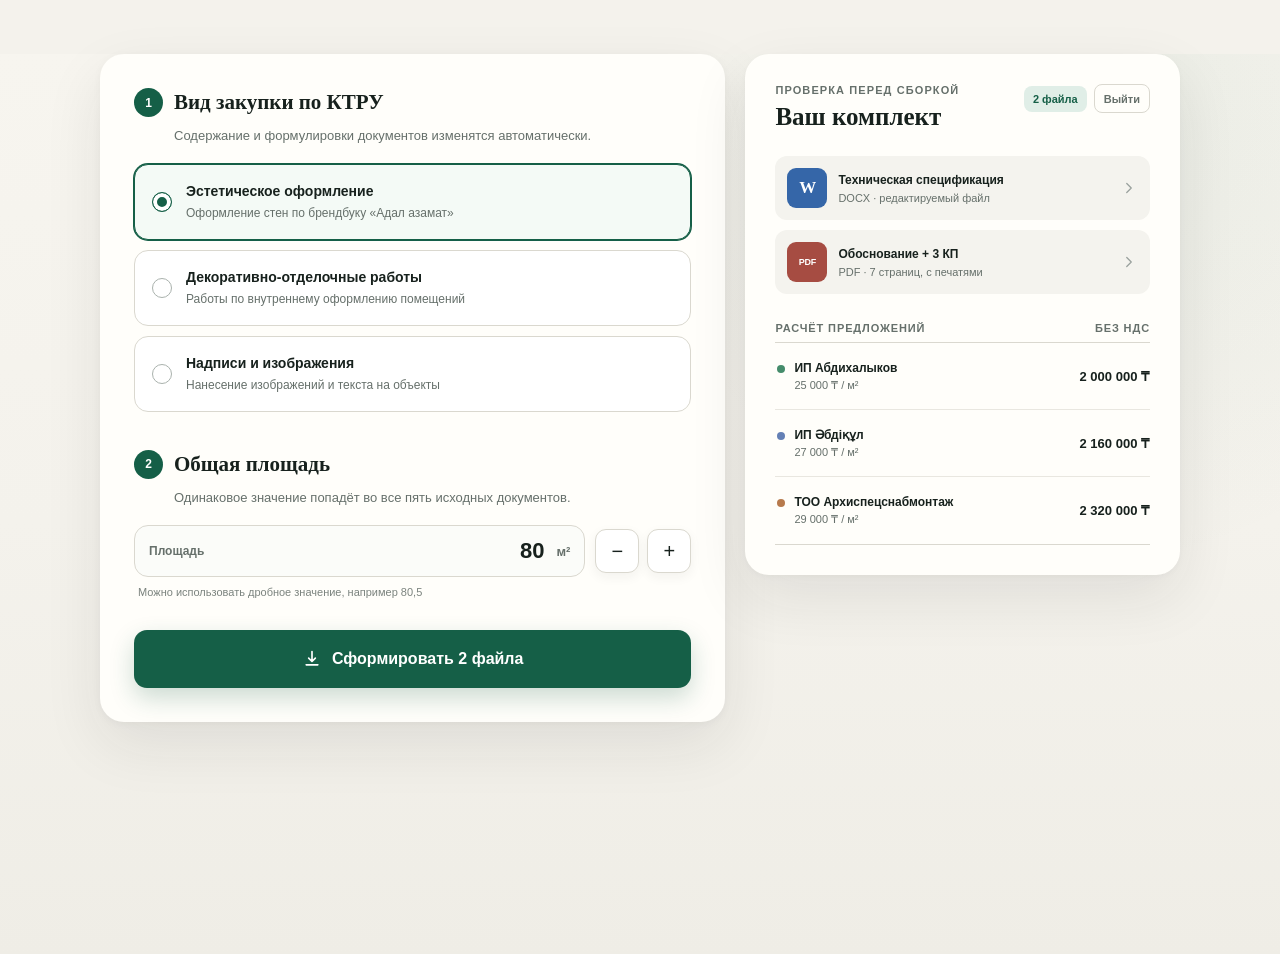
==== static/index.html @ c51da948 "Initial Qūjat document generator" ====
<!doctype html>
<html lang="ru">
<head>
  <meta charset="utf-8">
  <meta name="viewport" content="width=device-width, initial-scale=1">
  <meta name="description" content="Генератор технических спецификаций и коммерческих предложений">
  <title>Qūjat — генератор документов</title>
  <link rel="icon" href="data:image/svg+xml,<svg xmlns='http://www.w3.org/2000/svg' viewBox='0 0 64 64'><rect width='64' height='64' rx='16' fill='%23155f47'/><text x='32' y='44' text-anchor='middle' font-size='38' fill='white'>Q</text></svg>">
  <link rel="stylesheet" href="/static/styles.css">
</head>
<body>
  <a class="skip-link" href="#main">Перейти к форме</a>
  <main id="main" class="page-shell">
    <h1 class="sr-only">Генератор документов</h1>

    <div class="workspace">
      <form id="generator-form" class="form-card" novalidate>
        <fieldset class="field-group">
          <legend><span>1</span> Вид закупки по КТРУ</legend>
          <p class="field-hint">Содержание и формулировки документов изменятся автоматически.</p>
          <div class="option-list">
            <label class="option-card">
              <input type="radio" name="ktru" value="aesthetic" checked>
              <span class="option-check" aria-hidden="true"></span>
              <span class="option-copy">
                <strong>Эстетическое оформление</strong>
                <small>Оформление стен по брендбуку «Адал азамат»</small>
              </span>
            </label>
            <label class="option-card">
              <input type="radio" name="ktru" value="finishing">
              <span class="option-check" aria-hidden="true"></span>
              <span class="option-copy">
                <strong>Декоративно-отделочные работы</strong>
                <small>Работы по внутреннему оформлению помещений</small>
              </span>
            </label>
            <label class="option-card">
              <input type="radio" name="ktru" value="graphics">
              <span class="option-check" aria-hidden="true"></span>
              <span class="option-copy">
                <strong>Надписи и изображения</strong>
                <small>Нанесение изображений и текста на объекты</small>
              </span>
            </label>
          </div>
        </fieldset>

        <fieldset class="field-group area-group">
          <legend><span>2</span> Общая площадь</legend>
          <p class="field-hint">Одинаковое значение попадёт во все пять исходных документов.</p>
          <div class="area-control">
            <label class="area-input-frame" for="area">
              <span class="area-input-label">Площадь</span>
              <input id="area" name="area" type="text" inputmode="decimal" value="80" autocomplete="off" aria-describedby="area-help area-error">
              <span class="area-unit" aria-hidden="true">м²</span>
            </label>
            <div class="area-stepper" role="group" aria-label="Изменить площадь">
              <button type="button" id="decrease" aria-label="Уменьшить площадь на один квадратный метр">−</button>
              <button type="button" id="increase" aria-label="Увеличить площадь на один квадратный метр">+</button>
            </div>
          </div>
          <p id="area-help" class="micro-hint">Можно использовать дробное значение, например 80,5</p>
          <p id="area-error" class="field-error" hidden></p>
        </fieldset>

        <button class="generate-button" type="submit">
          <span class="button-label">
            <svg viewBox="0 0 24 24" aria-hidden="true"><path d="M12 3v12m0 0 4-4m-4 4-4-4"/><path d="M5 19h14"/></svg>
            Сформировать 2 файла
          </span>
          <span class="button-loading" aria-hidden="true"><span></span> Собираем документы…</span>
        </button>
      </form>

      <aside class="summary-card" aria-labelledby="summary-title">
        <div class="summary-heading">
          <div>
            <span class="summary-kicker">Проверка перед сборкой</span>
            <h2 id="summary-title">Ваш комплект</h2>
          </div>
          <div class="summary-actions">
            <span class="file-count">2 файла</span>
            <form action="/logout" method="post">
              <button class="logout-button" type="submit">Выйти</button>
            </form>
          </div>
        </div>

        <div class="document-list">
          <div class="document-row">
            <span class="file-icon docx" aria-hidden="true">W</span>
            <span><strong>Техническая спецификация</strong><small>DOCX · редактируемый файл</small></span>
            <svg viewBox="0 0 24 24" aria-hidden="true"><path d="m9 18 6-6-6-6"/></svg>
          </div>
          <div class="document-row">
            <span class="file-icon pdf" aria-hidden="true">PDF</span>
            <span><strong>Обоснование + 3 КП</strong><small>PDF · 7 страниц, с печатями</small></span>
            <svg viewBox="0 0 24 24" aria-hidden="true"><path d="m9 18 6-6-6-6"/></svg>
          </div>
        </div>

        <div class="price-section">
          <div class="section-label"><span>Расчёт предложений</span><span>Без НДС</span></div>
          <div class="price-table" role="table" aria-label="Расчёт коммерческих предложений">
            <div class="price-row" role="row">
              <span role="cell"><i class="vendor-dot dot-one" aria-hidden="true"></i>ИП Абдихалыков<small>25 000 ₸ / м²</small></span>
              <strong id="total-1" role="cell">2 000 000 ₸</strong>
            </div>
            <div class="price-row" role="row">
              <span role="cell"><i class="vendor-dot dot-two" aria-hidden="true"></i>ИП Әбдіқұл<small>27 000 ₸ / м²</small></span>
              <strong id="total-2" role="cell">2 160 000 ₸</strong>
            </div>
            <div class="price-row" role="row">
              <span role="cell"><i class="vendor-dot dot-three" aria-hidden="true"></i>ТОО Архиспецснабмонтаж<small>29 000 ₸ / м²</small></span>
              <strong id="total-3" role="cell">2 320 000 ₸</strong>
            </div>
          </div>
        </div>

        <div id="result" class="result-panel" role="status" aria-live="polite" hidden>
          <div class="result-title">
            <span aria-hidden="true">✓</span>
            <div><strong>Готово — 2 файла</strong><small id="result-meta"></small></div>
          </div>
          <div id="download-list" class="download-list"></div>
        </div>
      </aside>
    </div>
  </main>
  <script src="/static/app.js" defer></script>
</body>
</html>
---- static/styles.css ----
:root {
  color-scheme: light;
  --ink: #17211d;
  --muted: #66706b;
  --paper: #f4f2ec;
  --surface: #fffefa;
  --surface-soft: #ebe9e1;
  --line: #dad8cf;
  --green: #155f47;
  --green-dark: #0c4935;
  --green-soft: #e0eee7;
  --red: #a33d35;
  --red-soft: #f8e7e4;
  --blue: #3566a8;
  --shadow: 0 22px 60px rgba(29, 38, 33, 0.09), 0 2px 8px rgba(29, 38, 33, 0.04);
}

* { box-sizing: border-box; }

html { min-width: 320px; background: var(--paper); }

body {
  margin: 0;
  min-height: 100vh;
  color: var(--ink);
  background:
    radial-gradient(circle at 84% 8%, rgba(58, 117, 88, .075), transparent 28rem),
    linear-gradient(180deg, #f7f5ef 0, var(--paper) 52%, #efede6 100%);
  font-family: Inter, -apple-system, BlinkMacSystemFont, "Segoe UI", sans-serif;
  -webkit-font-smoothing: antialiased;
  -moz-osx-font-smoothing: grayscale;
}

button, input { font: inherit; }
button { color: inherit; }

.skip-link {
  position: fixed;
  inset-block-start: 8px;
  inset-inline-start: 8px;
  z-index: 99;
  padding: 10px 14px;
  color: white;
  background: var(--green-dark);
  border-radius: 8px;
  transform: translateY(-160%);
}
.skip-link:focus { transform: translateY(0); }

.page-shell { width: min(1080px, calc(100% - 48px)); margin: clamp(28px, 6vh, 64px) auto 48px; }

.workspace { display: grid; grid-template-columns: minmax(0, 1.18fr) minmax(350px, .82fr); gap: 20px; align-items: start; }
.form-card, .summary-card { border-radius: 24px; background: var(--surface); box-shadow: var(--shadow); }
.form-card { padding: 34px; }
.summary-card { padding: 30px; position: sticky; inset-block-start: 20px; }

fieldset { min-width: 0; margin: 0; padding: 0; border: 0; }
.field-group + .field-group { margin-top: 38px; }
.field-group legend { display: flex; align-items: center; gap: 11px; padding: 0; font-family: Georgia, serif; font-size: 21px; font-weight: 700; }
.field-group legend > span { width: 29px; height: 29px; display: grid; place-items: center; border-radius: 99px; color: white; background: var(--green); font-family: Inter, sans-serif; font-size: 12px; }
.field-hint { margin: 9px 0 18px 40px; color: var(--muted); font-size: 13px; line-height: 1.5; }

.option-list { display: grid; gap: 10px; }
.option-card {
  position: relative;
  min-height: 76px;
  padding: 16px 17px;
  display: grid;
  grid-template-columns: 20px minmax(0, 1fr);
  gap: 14px;
  align-items: center;
  border: 1px solid var(--line);
  border-radius: 14px;
  cursor: pointer;
  background: #fff;
  transition-property: border-color, background-color, box-shadow, transform;
  transition-duration: 140ms;
  transition-timing-function: ease-out;
}
.option-card:hover { border-color: #aeb8b2; background: #fdfdf9; }
.option-card:active { transform: scale(.99); }
.option-card:has(input:checked) { border-color: var(--green); background: #f4faf6; box-shadow: 0 0 0 1px var(--green); }
.option-card input { position: absolute; opacity: 0; pointer-events: none; }
.option-check { width: 20px; height: 20px; border: 1.5px solid #aab2ad; border-radius: 99px; background: white; box-shadow: inset 0 0 0 4px white; }
.option-card:has(input:checked) .option-check { border-color: var(--green); background: var(--green); }
.option-card:has(input:focus-visible) { outline: 3px solid rgba(21,95,71,.28); outline-offset: 3px; }
.option-copy { min-width: 0; }
.option-copy strong, .option-copy small { display: block; }
.option-copy strong { font-size: 14px; line-height: 1.35; }
.option-copy small { margin-top: 4px; color: var(--muted); font-size: 12px; line-height: 1.35; }
.area-control {
  display: grid;
  grid-template-columns: minmax(0, 1fr) auto;
  gap: 10px;
  align-items: center;
}
.area-input-frame {
  min-width: 0;
  min-height: 52px;
  padding: 6px 14px;
  display: grid;
  grid-template-columns: auto minmax(64px, 1fr) auto;
  align-items: center;
  gap: 12px;
  border: 1px solid var(--line);
  border-radius: 14px;
  background: #fbfcf9;
  cursor: text;
  transition-property: border-color, box-shadow, background-color;
  transition-duration: 140ms;
}
.area-input-frame:hover { border-color: #bec5c0; background: white; }
.area-input-frame:focus-within { border-color: var(--green); background: white; box-shadow: 0 0 0 3px rgba(21,95,71,.13); }
.area-input-label { color: var(--muted); font-size: 12px; font-weight: 700; line-height: 1; }
.area-control input { width: 100%; min-width: 0; padding: 0; border: 0; outline: 0; color: var(--ink); background: transparent; font-size: 22px; font-weight: 750; line-height: 1; text-align: right; font-variant-numeric: tabular-nums; }
.area-unit { color: var(--muted); font-size: 13px; font-weight: 750; }
.area-stepper { display: flex; gap: 8px; }
.area-stepper button { width: 44px; height: 44px; padding: 0; border: 1px solid var(--line); border-radius: 11px; background: white; box-shadow: 0 4px 12px rgba(29,38,33,.055); cursor: pointer; font-size: 20px; line-height: 1; transition-property: border-color, background-color, color, transform, box-shadow; transition-duration: 120ms; }
.area-stepper button:hover { border-color: #aebbb4; color: var(--green-dark); background: #f6faf7; box-shadow: 0 6px 14px rgba(29,38,33,.08); }
.area-stepper button:active { transform: scale(.96); }
.micro-hint { margin: 9px 0 0 4px; color: #7b837e; font-size: 11px; }
.field-error { margin: 9px 0 0 4px; color: var(--red); font-size: 12px; font-weight: 650; }
.area-control:has(input[aria-invalid="true"]) .area-input-frame { border-color: var(--red); box-shadow: 0 0 0 3px rgba(163,61,53,.1); }

.generate-button {
  width: 100%; min-height: 58px; margin-top: 32px; padding: 15px 20px; border: 0; border-radius: 13px; color: white; background: var(--green); box-shadow: 0 10px 24px rgba(21,95,71,.22); cursor: pointer; font-weight: 750;
  transition-property: background-color, transform, box-shadow; transition-duration: 140ms; transition-timing-function: ease-out;
}
.generate-button:hover { background: var(--green-dark); box-shadow: 0 13px 28px rgba(21,95,71,.26); }
.generate-button:active { transform: scale(.96); }
.generate-button:disabled { cursor: wait; opacity: .84; }
.button-label, .button-loading { align-items: center; justify-content: center; gap: 10px; }
.button-label { display: flex; }
.button-loading { display: none; }
.generate-button.is-loading .button-label { display: none; }
.generate-button.is-loading .button-loading { display: flex; }
.button-label svg { width: 20px; height: 20px; fill: none; stroke: currentColor; stroke-width: 2; stroke-linecap: round; stroke-linejoin: round; }
.button-loading > span { width: 18px; height: 18px; border: 2px solid rgba(255,255,255,.4); border-top-color: white; border-radius: 99px; animation: spin .8s linear infinite; }

.summary-heading { display: flex; justify-content: space-between; align-items: start; gap: 16px; }
.summary-kicker { display: block; margin-bottom: 7px; color: var(--muted); font-size: 11px; font-weight: 800; letter-spacing: .1em; text-transform: uppercase; }
.summary-heading h2 { margin: 0; font-family: Georgia, serif; font-size: 25px; }
.file-count { flex: none; padding: 7px 9px; border-radius: 8px; color: var(--green); background: var(--green-soft); font-size: 11px; font-weight: 800; }
.summary-actions { display: flex; align-items: center; gap: 7px; }
.summary-actions form { margin: 0; }
.logout-button { min-height: 29px; padding: 5px 9px; border: 1px solid var(--line); border-radius: 8px; color: var(--muted); background: transparent; cursor: pointer; font-size: 11px; font-weight: 700; }
.logout-button:hover { border-color: #b7beb9; color: var(--ink); background: #f6f5f0; }

.document-list { margin-top: 25px; display: grid; gap: 10px; }
.document-row { min-height: 64px; padding: 11px 12px; display: grid; grid-template-columns: 40px minmax(0,1fr) 18px; gap: 11px; align-items: center; border-radius: 12px; background: #f4f3ee; }
.file-icon { width: 40px; height: 40px; display: grid; place-items: center; border-radius: 9px; color: white; font-size: 11px; font-weight: 900; letter-spacing: -.03em; }
.file-icon.docx { background: var(--blue); font-family: Georgia, serif; font-size: 17px; }
.file-icon.pdf { background: #a64c42; font-size: 9px; }
.document-row strong, .document-row small { display: block; }
.document-row strong { font-size: 12px; line-height: 1.35; }
.document-row small { margin-top: 3px; color: var(--muted); font-size: 11px; }
.document-row > svg { width: 18px; height: 18px; fill: none; stroke: #9aa19d; stroke-width: 1.7; stroke-linecap: round; stroke-linejoin: round; }

.price-section { margin-top: 28px; }
.section-label { display: flex; justify-content: space-between; margin-bottom: 8px; color: var(--muted); font-size: 11px; font-weight: 800; letter-spacing: .08em; text-transform: uppercase; }
.price-table { border-block: 1px solid var(--line); }
.price-row { min-height: 67px; padding: 13px 1px; display: flex; align-items: center; justify-content: space-between; gap: 16px; border-bottom: 1px solid #e9e7e0; }
.price-row:last-child { border-bottom: 0; }
.price-row > span { position: relative; padding-inline-start: 18px; min-width: 0; font-size: 12px; font-weight: 700; overflow-wrap: break-word; }
.price-row small { display: block; margin-top: 4px; color: var(--muted); font-size: 11px; font-weight: 500; }
.price-row > strong { flex: none; font-size: 13px; font-variant-numeric: tabular-nums; }
.vendor-dot { position: absolute; inset-block-start: 4px; inset-inline-start: 1px; width: 8px; height: 8px; border-radius: 99px; }
.dot-one { background: #458c6b; }.dot-two { background: #6480b5; }.dot-three { background: #b77a4c; }

.result-panel { margin-top: 18px; padding: 15px; border-radius: 13px; background: #e8f2eb; box-shadow: inset 0 0 0 1px rgba(21,95,71,.14); }
.result-title { display: flex; gap: 10px; align-items: center; }
.result-title > span { width: 27px; height: 27px; display: grid; place-items: center; border-radius: 99px; color: white; background: var(--green); font-size: 13px; }
.result-title strong, .result-title small { display: block; }
.result-title strong { font-size: 12px; }
.result-title small { margin-top: 2px; color: var(--muted); font-size: 11px; }
.download-list { margin-top: 12px; display: grid; gap: 8px; }
.download-link { min-height: 44px; padding: 9px 11px; display: flex; align-items: center; justify-content: space-between; gap: 10px; border: 1px solid #bfd8c9; border-radius: 9px; color: var(--green-dark); background: rgba(255,255,255,.74); text-decoration: none; font-size: 10px; font-weight: 750; }
.download-link:hover { background: white; }
.download-link em { flex: none; padding: 4px 6px; border-radius: 5px; color: white; background: var(--green); font-size: 10px; font-style: normal; letter-spacing: .05em; }

.sr-only { position: absolute; width: 1px; height: 1px; padding: 0; margin: -1px; overflow: hidden; clip: rect(0,0,0,0); white-space: nowrap; border: 0; }
:focus-visible { outline: 3px solid rgba(21,95,71,.35); outline-offset: 3px; }

@keyframes spin { to { transform: rotate(360deg); } }

@media (max-width: 880px) {
  .workspace { grid-template-columns: 1fr; }
  .summary-card { position: static; }
}

@media (max-width: 560px) {
  .page-shell { width: min(100% - 28px, 1080px); margin-block: 14px 32px; }
  .form-card, .summary-card { border-radius: 19px; }
  .form-card { padding: 23px 18px; }
  .summary-card { padding: 23px 18px; }
  .field-hint { margin-inline-start: 0; }
  .area-control { gap: 8px; }
  .area-input-frame { padding-inline: 12px; gap: 8px; }
  .area-stepper { gap: 6px; }
  .area-stepper button { width: 44px; height: 44px; }
}

.login-page { display: grid; place-items: center; padding: 24px; }
.login-shell { width: min(100%, 390px); }
.login-card { padding: 34px; border-radius: 24px; background: var(--surface); box-shadow: var(--shadow); }
.login-kicker { color: var(--green); font-size: 11px; font-weight: 850; letter-spacing: .1em; text-transform: uppercase; }
.login-card h1 { margin: 10px 0 0; font-family: Georgia, serif; font-size: 34px; line-height: 1.05; }
.login-intro { margin: 11px 0 24px; color: var(--muted); font-size: 13px; line-height: 1.5; }
.login-form { display: grid; gap: 15px; }
.login-field { display: grid; gap: 7px; }
.login-field span { font-size: 12px; font-weight: 750; }
.login-field input { width: 100%; min-height: 46px; padding: 10px 12px; border: 1px solid var(--line); border-radius: 11px; color: var(--ink); background: white; font-size: 16px; outline: 0; }
.login-field input:hover { border-color: #b7beb9; }
.login-field input:focus { border-color: var(--green); box-shadow: 0 0 0 3px rgba(21,95,71,.13); }
.login-error { margin: -2px 0 0; padding: 10px 12px; border-radius: 9px; color: var(--red); background: var(--red-soft); font-size: 12px; line-height: 1.4; }
.login-button { min-height: 48px; margin-top: 2px; padding: 12px 18px; border: 0; border-radius: 11px; color: white; background: var(--green); cursor: pointer; font-weight: 750; box-shadow: 0 8px 20px rgba(21,95,71,.2); }
.login-button:hover { background: var(--green-dark); }
.login-button:active { transform: scale(.98); }

@media (max-width: 430px) {
  .login-page { padding: 16px; }
  .login-card { padding: 26px 22px; border-radius: 19px; }
}

@media (prefers-reduced-motion: reduce) {
  *, *::before, *::after { scroll-behavior: auto !important; animation-duration: .01ms !important; animation-iteration-count: 1 !important; transition-duration: .01ms !important; }
}

@media (forced-colors: active) {
  .option-check, .option-card:has(input:checked), .area-control { border: 2px solid CanvasText; }
  :focus-visible { outline: 3px solid Highlight; }
}
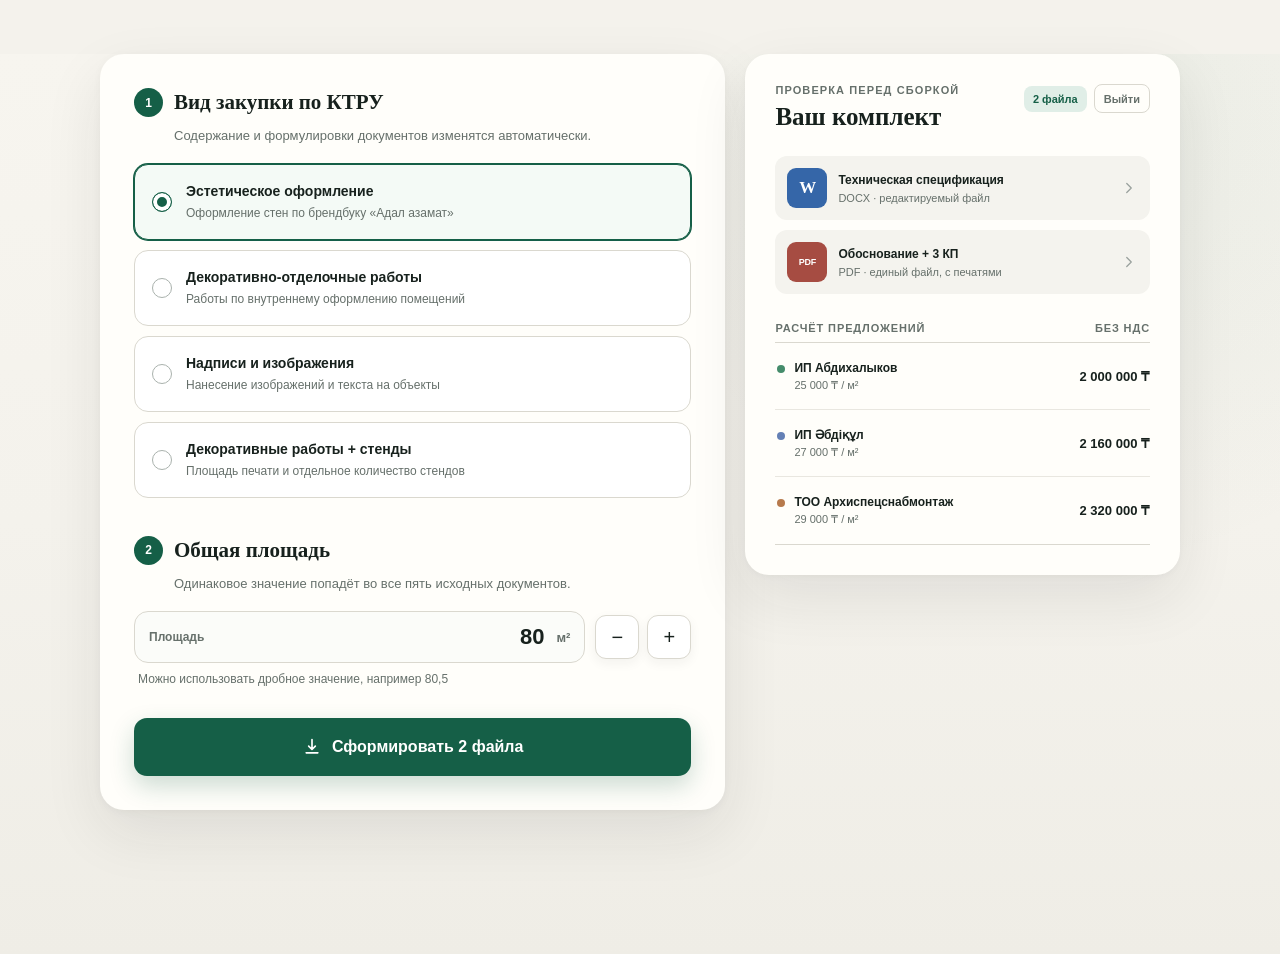
==== commit 4a067a26: "Add combined decor and stands document set" ====
--- a/static/index.html
+++ b/static/index.html
@@ -43,6 +43,14 @@
                 <small>Нанесение изображений и текста на объекты</small>
               </span>
             </label>
+            <label class="option-card">
+              <input type="radio" name="ktru" value="combined">
+              <span class="option-check" aria-hidden="true"></span>
+              <span class="option-copy">
+                <strong>Декоративные работы + стенды</strong>
+                <small>Площадь печати и отдельное количество стендов</small>
+              </span>
+            </label>
           </div>
         </fieldset>
 
@@ -62,6 +70,35 @@
           </div>
           <p id="area-help" class="micro-hint">Можно использовать дробное значение, например 80,5</p>
           <p id="area-error" class="field-error" hidden></p>
+
+          <div id="stand-fields" class="stand-fields" hidden>
+            <div class="stand-heading">
+              <strong>Стенды</strong>
+              <span>Укажите количество и цену каждого поставщика.</span>
+            </div>
+
+            <label class="count-input-frame" for="stand-count">
+              <span>Количество</span>
+              <input id="stand-count" name="standCount" type="text" inputmode="numeric" value="1" autocomplete="off" aria-describedby="stand-error">
+              <em>шт.</em>
+            </label>
+
+            <div class="stand-price-grid" aria-label="Цены за один стенд">
+              <label class="stand-price-field">
+                <span>Best Production</span>
+                <span class="stand-price-input"><input id="stand-price-best" name="standPriceBest" type="text" inputmode="decimal" autocomplete="off" placeholder="Цена"><em>₸ / шт.</em></span>
+              </label>
+              <label class="stand-price-field">
+                <span>ИП Нәлібай</span>
+                <span class="stand-price-input"><input id="stand-price-nalibai" name="standPriceNalibai" type="text" inputmode="decimal" autocomplete="off" placeholder="Цена"><em>₸ / шт.</em></span>
+              </label>
+              <label class="stand-price-field">
+                <span>ТОО Архи</span>
+                <span class="stand-price-input"><input id="stand-price-archi" name="standPriceArchi" type="text" inputmode="decimal" autocomplete="off" placeholder="Цена"><em>₸ / шт.</em></span>
+              </label>
+            </div>
+            <p id="stand-error" class="field-error" hidden></p>
+          </div>
         </fieldset>
 
         <button class="generate-button" type="submit">
@@ -95,7 +132,7 @@
           </div>
           <div class="document-row">
             <span class="file-icon pdf" aria-hidden="true">PDF</span>
-            <span><strong>Обоснование + 3 КП</strong><small>PDF · 7 страниц, с печатями</small></span>
+            <span><strong>Обоснование + 3 КП</strong><small>PDF · единый файл, с печатями</small></span>
             <svg viewBox="0 0 24 24" aria-hidden="true"><path d="m9 18 6-6-6-6"/></svg>
           </div>
         </div>
@@ -104,15 +141,15 @@
           <div class="section-label"><span>Расчёт предложений</span><span>Без НДС</span></div>
           <div class="price-table" role="table" aria-label="Расчёт коммерческих предложений">
             <div class="price-row" role="row">
-              <span role="cell"><i class="vendor-dot dot-one" aria-hidden="true"></i>ИП Абдихалыков<small>25 000 ₸ / м²</small></span>
+              <span role="cell"><i class="vendor-dot dot-one" aria-hidden="true"></i><b id="vendor-1">ИП Абдихалыков</b><small id="rate-1">25 000 ₸ / м²</small></span>
               <strong id="total-1" role="cell">2 000 000 ₸</strong>
             </div>
             <div class="price-row" role="row">
-              <span role="cell"><i class="vendor-dot dot-two" aria-hidden="true"></i>ИП Әбдіқұл<small>27 000 ₸ / м²</small></span>
+              <span role="cell"><i class="vendor-dot dot-two" aria-hidden="true"></i><b id="vendor-2">ИП Әбдіқұл</b><small id="rate-2">27 000 ₸ / м²</small></span>
               <strong id="total-2" role="cell">2 160 000 ₸</strong>
             </div>
             <div class="price-row" role="row">
-              <span role="cell"><i class="vendor-dot dot-three" aria-hidden="true"></i>ТОО Архиспецснабмонтаж<small>29 000 ₸ / м²</small></span>
+              <span role="cell"><i class="vendor-dot dot-three" aria-hidden="true"></i><b id="vendor-3">ТОО Архиспецснабмонтаж</b><small id="rate-3">29 000 ₸ / м²</small></span>
               <strong id="total-3" role="cell">2 320 000 ₸</strong>
             </div>
           </div>
@@ -121,7 +158,7 @@
         <div id="result" class="result-panel" role="status" aria-live="polite" hidden>
           <div class="result-title">
             <span aria-hidden="true">✓</span>
-            <div><strong>Готово — 2 файла</strong><small id="result-meta"></small></div>
+            <div><strong id="result-status">Готово — загрузка началась</strong><small id="result-meta"></small></div>
           </div>
           <div id="download-list" class="download-list"></div>
         </div>
--- a/static/styles.css
+++ b/static/styles.css
@@ -16,6 +16,7 @@
 }
 
 * { box-sizing: border-box; }
+[hidden] { display: none !important; }
 
 html { min-width: 320px; background: var(--paper); }
 
@@ -118,9 +119,39 @@
 .area-stepper button { width: 44px; height: 44px; padding: 0; border: 1px solid var(--line); border-radius: 11px; background: white; box-shadow: 0 4px 12px rgba(29,38,33,.055); cursor: pointer; font-size: 20px; line-height: 1; transition-property: border-color, background-color, color, transform, box-shadow; transition-duration: 120ms; }
 .area-stepper button:hover { border-color: #aebbb4; color: var(--green-dark); background: #f6faf7; box-shadow: 0 6px 14px rgba(29,38,33,.08); }
 .area-stepper button:active { transform: scale(.96); }
-.micro-hint { margin: 9px 0 0 4px; color: #7b837e; font-size: 11px; }
+.micro-hint { margin: 9px 0 0 4px; color: var(--muted); font-size: 12px; }
 .field-error { margin: 9px 0 0 4px; color: var(--red); font-size: 12px; font-weight: 650; }
 .area-control:has(input[aria-invalid="true"]) .area-input-frame { border-color: var(--red); box-shadow: 0 0 0 3px rgba(163,61,53,.1); }
+
+.stand-fields { margin-top: 24px; padding-top: 22px; border-top: 1px solid var(--line); }
+.stand-heading { display: flex; justify-content: space-between; align-items: baseline; gap: 18px; margin-bottom: 13px; }
+.stand-heading strong { font-family: Georgia, serif; font-size: 17px; }
+.stand-heading span { color: var(--muted); font-size: 12px; line-height: 1.4; text-align: right; }
+.count-input-frame {
+  min-height: 46px;
+  padding: 6px 13px;
+  display: grid;
+  grid-template-columns: minmax(0, 1fr) 72px auto;
+  gap: 9px;
+  align-items: center;
+  border: 1px solid var(--line);
+  border-radius: 12px;
+  background: #fbfcf9;
+  cursor: text;
+}
+.count-input-frame:focus-within, .stand-price-input:focus-within { border-color: var(--green); background: white; box-shadow: 0 0 0 3px rgba(21,95,71,.13); }
+.count-input-frame > span, .stand-price-field > span:first-child { color: var(--muted); font-size: 12px; font-weight: 750; }
+.count-input-frame input, .stand-price-input input { min-width: 0; padding: 0; border: 0; outline: 0; color: var(--ink); background: transparent; font-weight: 750; font-variant-numeric: tabular-nums; }
+.count-input-frame input { width: 100%; font-size: 18px; text-align: right; }
+.count-input-frame em, .stand-price-input em { color: var(--muted); font-size: 12px; font-style: normal; font-weight: 750; white-space: nowrap; }
+.stand-price-grid { margin-top: 10px; display: grid; grid-template-columns: repeat(3, minmax(0, 1fr)); gap: 8px; }
+.stand-price-field { min-width: 0; display: grid; gap: 6px; }
+.stand-price-field > span:first-child { overflow: hidden; text-overflow: ellipsis; white-space: nowrap; }
+.stand-price-input { min-height: 46px; padding: 7px 10px; display: grid; grid-template-columns: minmax(0,1fr) auto; gap: 6px; align-items: center; border: 1px solid var(--line); border-radius: 11px; background: #fbfcf9; }
+.stand-price-input input { width: 100%; font-size: 15px; text-align: right; }
+.stand-price-input input::placeholder { color: var(--muted); font-weight: 600; }
+.stand-fields:has(input[aria-invalid="true"]) .stand-price-input:has(input[aria-invalid="true"]),
+.stand-fields:has(input[aria-invalid="true"]) .count-input-frame:has(input[aria-invalid="true"]) { border-color: var(--red); box-shadow: 0 0 0 3px rgba(163,61,53,.1); }
 
 .generate-button {
   width: 100%; min-height: 58px; margin-top: 32px; padding: 15px 20px; border: 0; border-radius: 13px; color: white; background: var(--green); box-shadow: 0 10px 24px rgba(21,95,71,.22); cursor: pointer; font-weight: 750;
@@ -162,6 +193,7 @@
 .price-row { min-height: 67px; padding: 13px 1px; display: flex; align-items: center; justify-content: space-between; gap: 16px; border-bottom: 1px solid #e9e7e0; }
 .price-row:last-child { border-bottom: 0; }
 .price-row > span { position: relative; padding-inline-start: 18px; min-width: 0; font-size: 12px; font-weight: 700; overflow-wrap: break-word; }
+.price-row > span > b { font: inherit; }
 .price-row small { display: block; margin-top: 4px; color: var(--muted); font-size: 11px; font-weight: 500; }
 .price-row > strong { flex: none; font-size: 13px; font-variant-numeric: tabular-nums; }
 .vendor-dot { position: absolute; inset-block-start: 4px; inset-inline-start: 1px; width: 8px; height: 8px; border-radius: 99px; }
@@ -198,6 +230,9 @@
   .area-input-frame { padding-inline: 12px; gap: 8px; }
   .area-stepper { gap: 6px; }
   .area-stepper button { width: 44px; height: 44px; }
+  .stand-heading { display: block; }
+  .stand-heading span { display: block; margin-top: 5px; text-align: left; }
+  .stand-price-grid { grid-template-columns: 1fr; gap: 10px; }
 }
 
 .login-page { display: grid; place-items: center; padding: 24px; }
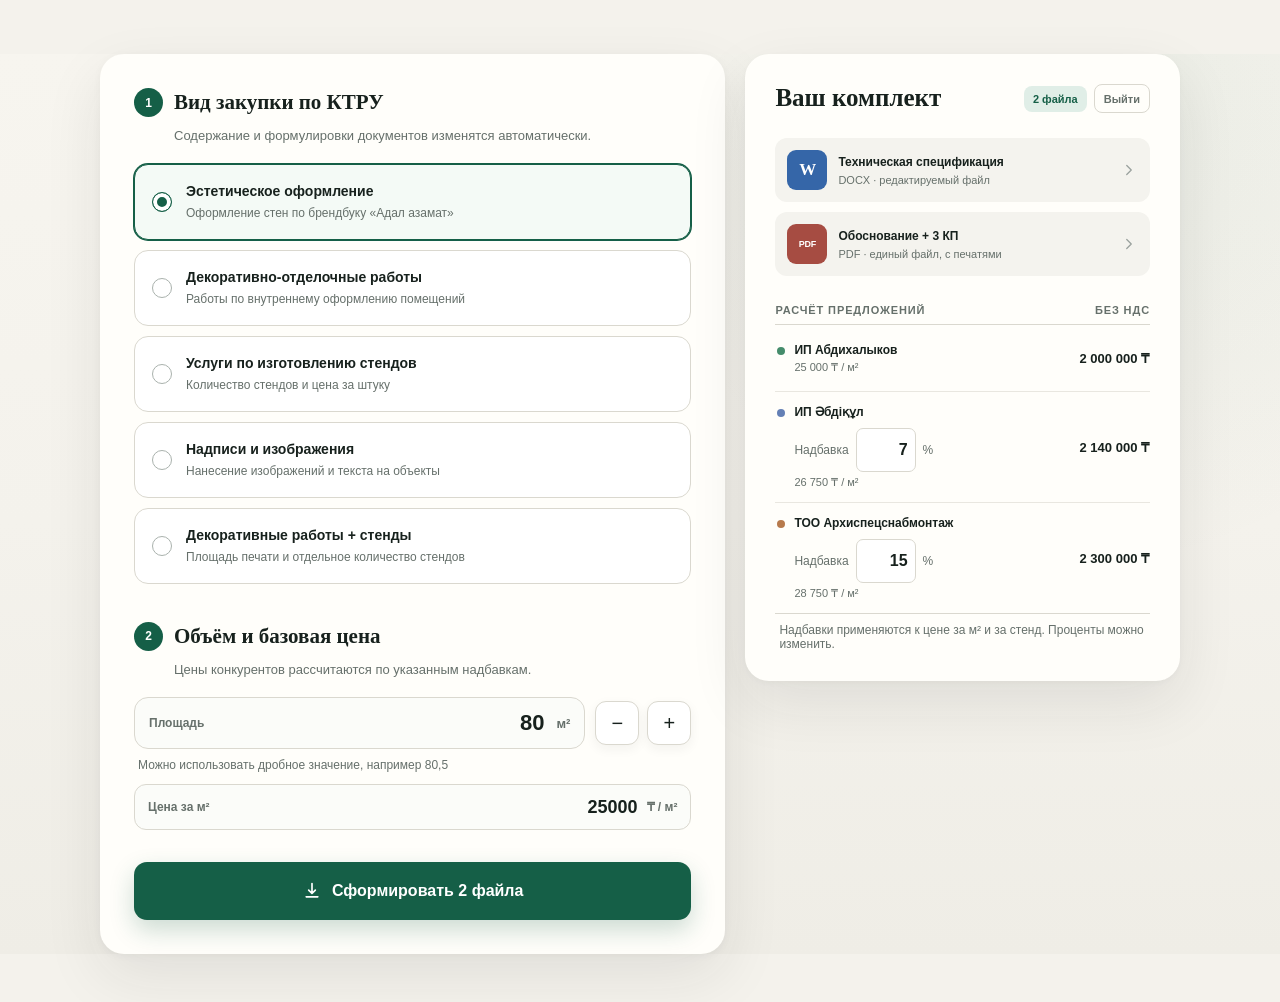
==== commit ee4b117f: "Add stand manufacturing and configurable supplier markups" ====
--- a/static/index.html
+++ b/static/index.html
@@ -36,6 +36,14 @@
               </span>
             </label>
             <label class="option-card">
+              <input type="radio" name="ktru" value="stands">
+              <span class="option-check" aria-hidden="true"></span>
+              <span class="option-copy">
+                <strong>Услуги по изготовлению стендов</strong>
+                <small>Количество стендов и цена за штуку</small>
+              </span>
+            </label>
+            <label class="option-card">
               <input type="radio" name="ktru" value="graphics">
               <span class="option-check" aria-hidden="true"></span>
               <span class="option-copy">
@@ -55,12 +63,13 @@
         </fieldset>
 
         <fieldset class="field-group area-group">
-          <legend><span>2</span> Общая площадь</legend>
-          <p class="field-hint">Одинаковое значение попадёт во все пять исходных документов.</p>
+          <legend><span>2</span> Объём и базовая цена</legend>
+          <p class="field-hint">Цены конкурентов рассчитаются по указанным надбавкам.</p>
+          <div id="area-fields">
           <div class="area-control">
             <label class="area-input-frame" for="area">
               <span class="area-input-label">Площадь</span>
-              <input id="area" name="area" type="text" inputmode="decimal" value="80" autocomplete="off" aria-describedby="area-help area-error">
+              <input id="area" name="area" type="text" inputmode="decimal" value="80" autocomplete="off" aria-describedby="area-help form-error">
               <span class="area-unit" aria-hidden="true">м²</span>
             </label>
             <div class="area-stepper" role="group" aria-label="Изменить площадь">
@@ -69,37 +78,34 @@
             </div>
           </div>
           <p id="area-help" class="micro-hint">Можно использовать дробное значение, например 80,5</p>
-          <p id="area-error" class="field-error" hidden></p>
+          <label class="count-input-frame base-price-field" for="area-price">
+            <span>Цена за м²</span>
+            <input id="area-price" name="areaPrice" type="text" inputmode="decimal" value="25000" autocomplete="off" aria-describedby="form-error">
+            <em>₸ / м²</em>
+          </label>
+          </div>
 
           <div id="stand-fields" class="stand-fields" hidden>
             <div class="stand-heading">
               <strong>Стенды</strong>
-              <span>Укажите количество и цену каждого поставщика.</span>
+              <span>Базовая цена за один стенд.</span>
             </div>
 
             <label class="count-input-frame" for="stand-count">
               <span>Количество</span>
-              <input id="stand-count" name="standCount" type="text" inputmode="numeric" value="1" autocomplete="off" aria-describedby="stand-error">
+              <input id="stand-count" name="standCount" type="text" inputmode="numeric" value="1" autocomplete="off" aria-describedby="form-error">
               <em>шт.</em>
             </label>
 
-            <div class="stand-price-grid" aria-label="Цены за один стенд">
-              <label class="stand-price-field">
-                <span>Best Production</span>
-                <span class="stand-price-input"><input id="stand-price-best" name="standPriceBest" type="text" inputmode="decimal" autocomplete="off" placeholder="Цена"><em>₸ / шт.</em></span>
-              </label>
-              <label class="stand-price-field">
-                <span>ИП Нәлібай</span>
-                <span class="stand-price-input"><input id="stand-price-nalibai" name="standPriceNalibai" type="text" inputmode="decimal" autocomplete="off" placeholder="Цена"><em>₸ / шт.</em></span>
-              </label>
-              <label class="stand-price-field">
-                <span>ТОО Архи</span>
-                <span class="stand-price-input"><input id="stand-price-archi" name="standPriceArchi" type="text" inputmode="decimal" autocomplete="off" placeholder="Цена"><em>₸ / шт.</em></span>
-              </label>
-            </div>
-            <p id="stand-error" class="field-error" hidden></p>
+            <label class="count-input-frame base-price-field" for="stand-price">
+              <span>Цена за стенд</span>
+              <input id="stand-price" name="standPrice" type="text" inputmode="decimal" autocomplete="off" placeholder="Укажите цену" aria-describedby="form-error">
+              <em>₸ / шт.</em>
+            </label>
           </div>
         </fieldset>
+
+        <p id="form-error" class="field-error" role="alert" hidden></p>
 
         <button class="generate-button" type="submit">
           <span class="button-label">
@@ -113,7 +119,6 @@
       <aside class="summary-card" aria-labelledby="summary-title">
         <div class="summary-heading">
           <div>
-            <span class="summary-kicker">Проверка перед сборкой</span>
             <h2 id="summary-title">Ваш комплект</h2>
           </div>
           <div class="summary-actions">
@@ -145,14 +150,15 @@
               <strong id="total-1" role="cell">2 000 000 ₸</strong>
             </div>
             <div class="price-row" role="row">
-              <span role="cell"><i class="vendor-dot dot-two" aria-hidden="true"></i><b id="vendor-2">ИП Әбдіқұл</b><small id="rate-2">27 000 ₸ / м²</small></span>
-              <strong id="total-2" role="cell">2 160 000 ₸</strong>
+              <span role="cell"><i class="vendor-dot dot-two" aria-hidden="true"></i><b id="vendor-2">ИП Әбдіқұл</b><label class="markup-control"><span>Надбавка</span><input id="markup-1" name="markup1" form="generator-form" type="text" inputmode="decimal" value="7" autocomplete="off" aria-label="Надбавка первого конкурента" aria-describedby="form-error"><span>%</span></label><small id="rate-2">26 750 ₸ / м²</small></span>
+              <strong id="total-2" role="cell">2 140 000 ₸</strong>
             </div>
             <div class="price-row" role="row">
-              <span role="cell"><i class="vendor-dot dot-three" aria-hidden="true"></i><b id="vendor-3">ТОО Архиспецснабмонтаж</b><small id="rate-3">29 000 ₸ / м²</small></span>
-              <strong id="total-3" role="cell">2 320 000 ₸</strong>
+              <span role="cell"><i class="vendor-dot dot-three" aria-hidden="true"></i><b id="vendor-3">ТОО Архиспецснабмонтаж</b><label class="markup-control"><span>Надбавка</span><input id="markup-2" name="markup2" form="generator-form" type="text" inputmode="decimal" value="15" autocomplete="off" aria-label="Надбавка второго конкурента" aria-describedby="form-error"><span>%</span></label><small id="rate-3">28 750 ₸ / м²</small></span>
+              <strong id="total-3" role="cell">2 300 000 ₸</strong>
             </div>
           </div>
+          <p class="micro-hint">Надбавки применяются к цене за м² и за стенд. Проценты можно изменить.</p>
         </div>
 
         <div id="result" class="result-panel" role="status" aria-live="polite" hidden>
--- a/static/styles.css
+++ b/static/styles.css
@@ -124,6 +124,16 @@
 .area-control:has(input[aria-invalid="true"]) .area-input-frame { border-color: var(--red); box-shadow: 0 0 0 3px rgba(163,61,53,.1); }
 
 .stand-fields { margin-top: 24px; padding-top: 22px; border-top: 1px solid var(--line); }
+.stand-fields.standalone { margin-top: 0; padding-top: 0; border-top: 0; }
+.stand-fields.standalone .stand-heading { display: none; }
+.base-price-field { margin-top: 12px; grid-template-columns: minmax(0, 1fr) minmax(80px, 120px) auto; }
+.base-price-field input { font-size: 18px; }
+.base-price-field input::placeholder { color: var(--muted); font-size: 14px; font-weight: 500; }
+.markup-control { width: max-content; margin-top: 9px; display: flex; align-items: center; gap: 7px; color: var(--muted); font-size: 12px; font-weight: 500; }
+.markup-control input { width: 60px; min-height: 44px; padding: 5px 7px; border: 1px solid var(--line); border-radius: 7px; color: var(--ink); background: white; font-size: 16px; font-weight: 700; text-align: right; font-variant-numeric: tabular-nums; }
+.markup-control input:focus { outline: 2px solid var(--green); outline-offset: 2px; }
+input[aria-invalid="true"] { outline: 2px solid var(--red); outline-offset: 2px; }
+#form-error { margin-top: 18px; line-height: 1.5; }
 .stand-heading { display: flex; justify-content: space-between; align-items: baseline; gap: 18px; margin-bottom: 13px; }
 .stand-heading strong { font-family: Georgia, serif; font-size: 17px; }
 .stand-heading span { color: var(--muted); font-size: 12px; line-height: 1.4; text-align: right; }
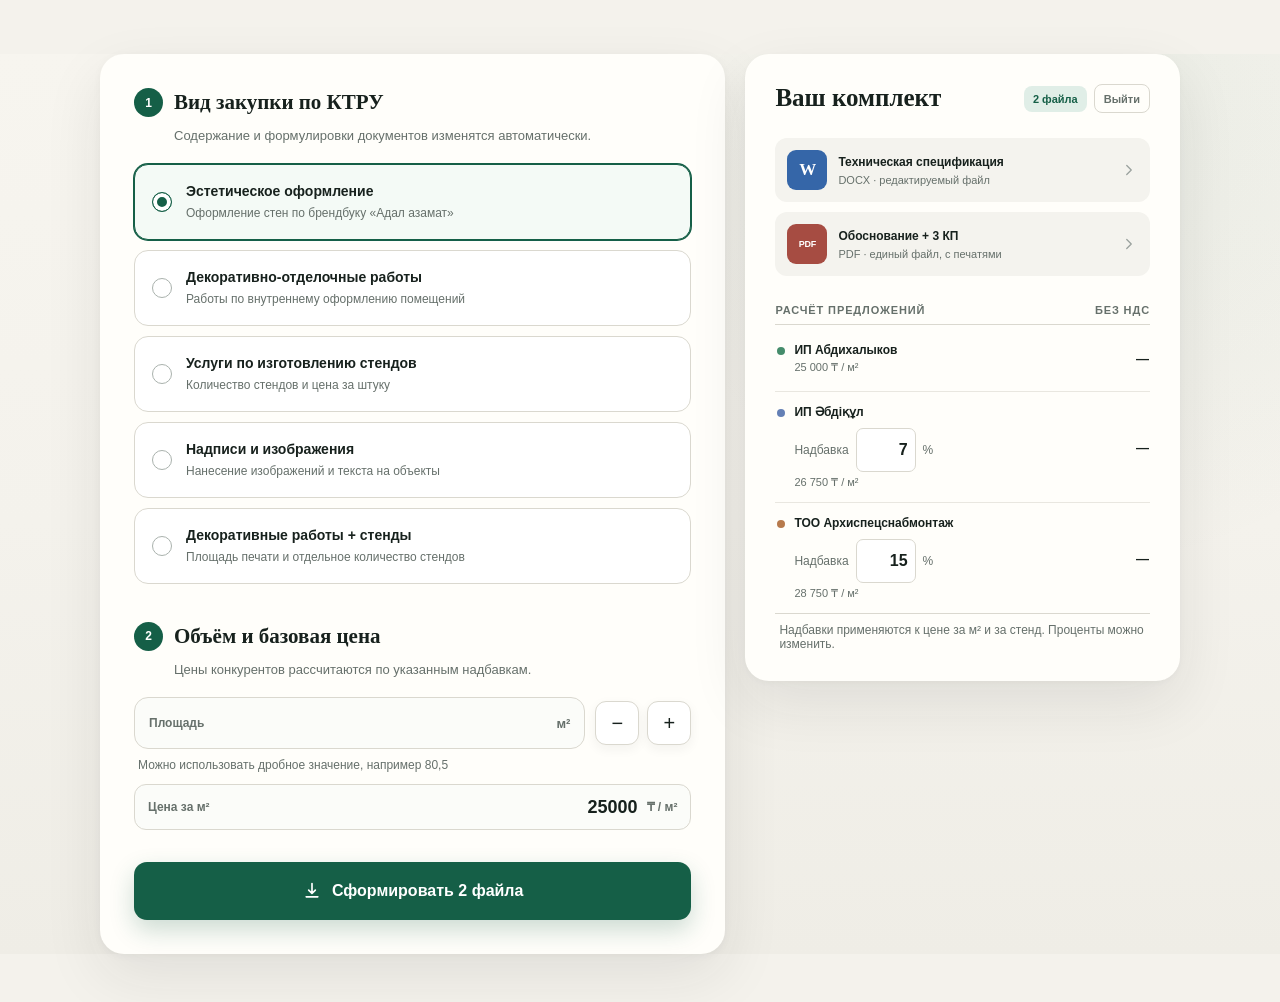
==== commit c50c2a01: "Widen price inputs and leave area blank by default" ====
--- a/static/index.html
+++ b/static/index.html
@@ -69,7 +69,7 @@
           <div class="area-control">
             <label class="area-input-frame" for="area">
               <span class="area-input-label">Площадь</span>
-              <input id="area" name="area" type="text" inputmode="decimal" value="80" autocomplete="off" aria-describedby="area-help form-error">
+              <input id="area" name="area" type="text" inputmode="decimal" autocomplete="off" aria-describedby="area-help form-error">
               <span class="area-unit" aria-hidden="true">м²</span>
             </label>
             <div class="area-stepper" role="group" aria-label="Изменить площадь">
@@ -147,15 +147,15 @@
           <div class="price-table" role="table" aria-label="Расчёт коммерческих предложений">
             <div class="price-row" role="row">
               <span role="cell"><i class="vendor-dot dot-one" aria-hidden="true"></i><b id="vendor-1">ИП Абдихалыков</b><small id="rate-1">25 000 ₸ / м²</small></span>
-              <strong id="total-1" role="cell">2 000 000 ₸</strong>
+              <strong id="total-1" role="cell">—</strong>
             </div>
             <div class="price-row" role="row">
               <span role="cell"><i class="vendor-dot dot-two" aria-hidden="true"></i><b id="vendor-2">ИП Әбдіқұл</b><label class="markup-control"><span>Надбавка</span><input id="markup-1" name="markup1" form="generator-form" type="text" inputmode="decimal" value="7" autocomplete="off" aria-label="Надбавка первого конкурента" aria-describedby="form-error"><span>%</span></label><small id="rate-2">26 750 ₸ / м²</small></span>
-              <strong id="total-2" role="cell">2 140 000 ₸</strong>
+              <strong id="total-2" role="cell">—</strong>
             </div>
             <div class="price-row" role="row">
               <span role="cell"><i class="vendor-dot dot-three" aria-hidden="true"></i><b id="vendor-3">ТОО Архиспецснабмонтаж</b><label class="markup-control"><span>Надбавка</span><input id="markup-2" name="markup2" form="generator-form" type="text" inputmode="decimal" value="15" autocomplete="off" aria-label="Надбавка второго конкурента" aria-describedby="form-error"><span>%</span></label><small id="rate-3">28 750 ₸ / м²</small></span>
-              <strong id="total-3" role="cell">2 300 000 ₸</strong>
+              <strong id="total-3" role="cell">—</strong>
             </div>
           </div>
           <p class="micro-hint">Надбавки применяются к цене за м² и за стенд. Проценты можно изменить.</p>
--- a/static/styles.css
+++ b/static/styles.css
@@ -126,7 +126,7 @@
 .stand-fields { margin-top: 24px; padding-top: 22px; border-top: 1px solid var(--line); }
 .stand-fields.standalone { margin-top: 0; padding-top: 0; border-top: 0; }
 .stand-fields.standalone .stand-heading { display: none; }
-.base-price-field { margin-top: 12px; grid-template-columns: minmax(0, 1fr) minmax(80px, 120px) auto; }
+.count-input-frame.base-price-field { margin-top: 12px; grid-template-columns: minmax(0, 1fr) minmax(12ch, 1.5fr) auto; }
 .base-price-field input { font-size: 18px; }
 .base-price-field input::placeholder { color: var(--muted); font-size: 14px; font-weight: 500; }
 .markup-control { width: max-content; margin-top: 9px; display: flex; align-items: center; gap: 7px; color: var(--muted); font-size: 12px; font-weight: 500; }
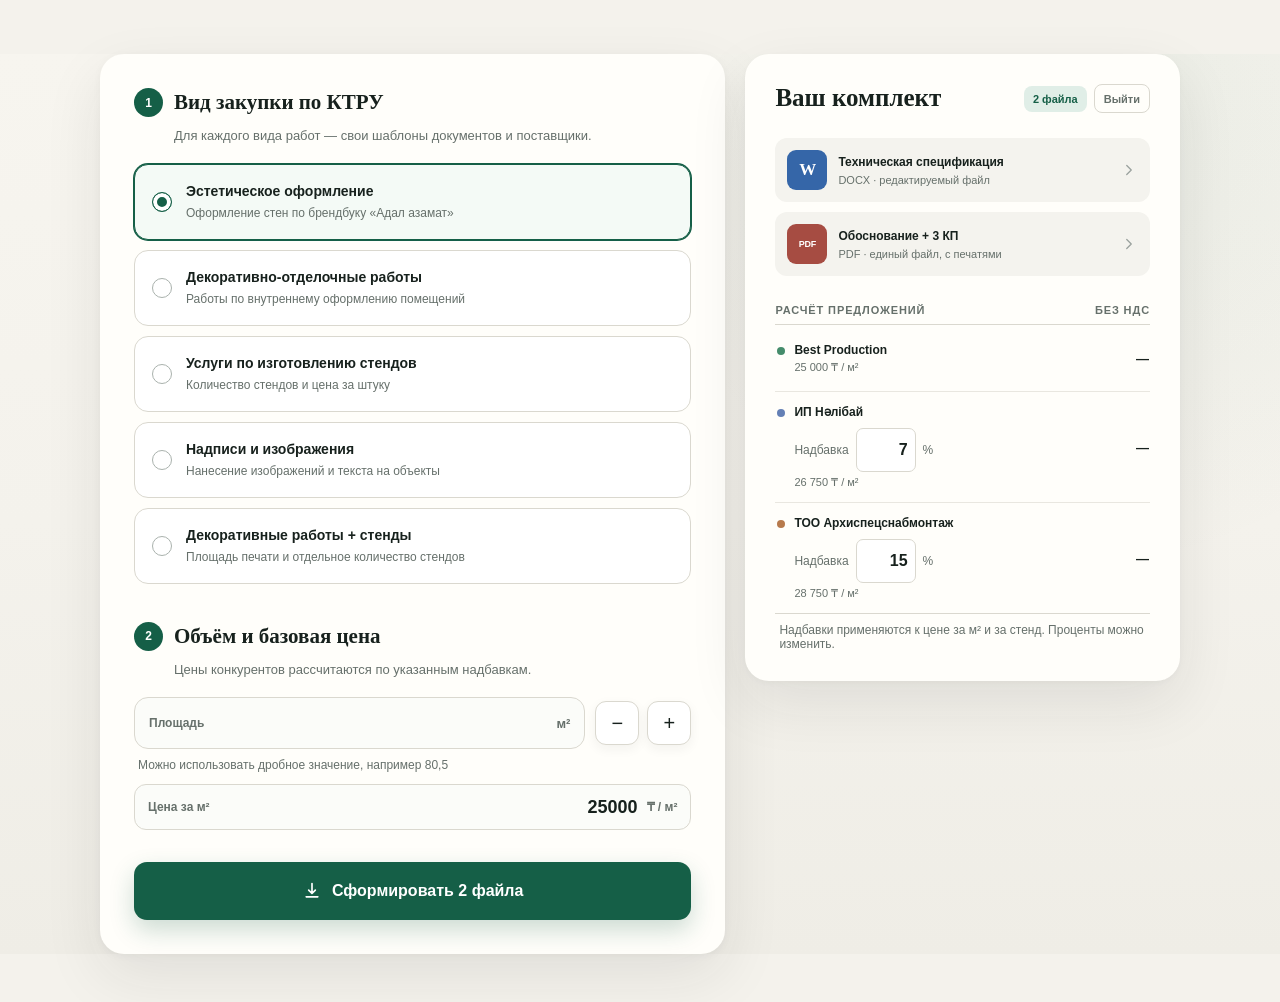
==== commit 37e18fd2: "Use distinct source templates and suppliers for all five work types" ====
--- a/static/index.html
+++ b/static/index.html
@@ -17,7 +17,7 @@
       <form id="generator-form" class="form-card" novalidate>
         <fieldset class="field-group">
           <legend><span>1</span> Вид закупки по КТРУ</legend>
-          <p class="field-hint">Содержание и формулировки документов изменятся автоматически.</p>
+          <p class="field-hint">Для каждого вида работ — свои шаблоны документов и поставщики.</p>
           <div class="option-list">
             <label class="option-card">
               <input type="radio" name="ktru" value="aesthetic" checked>
@@ -146,11 +146,11 @@
           <div class="section-label"><span>Расчёт предложений</span><span>Без НДС</span></div>
           <div class="price-table" role="table" aria-label="Расчёт коммерческих предложений">
             <div class="price-row" role="row">
-              <span role="cell"><i class="vendor-dot dot-one" aria-hidden="true"></i><b id="vendor-1">ИП Абдихалыков</b><small id="rate-1">25 000 ₸ / м²</small></span>
+              <span role="cell"><i class="vendor-dot dot-one" aria-hidden="true"></i><b id="vendor-1">Best Production</b><small id="rate-1">25 000 ₸ / м²</small></span>
               <strong id="total-1" role="cell">—</strong>
             </div>
             <div class="price-row" role="row">
-              <span role="cell"><i class="vendor-dot dot-two" aria-hidden="true"></i><b id="vendor-2">ИП Әбдіқұл</b><label class="markup-control"><span>Надбавка</span><input id="markup-1" name="markup1" form="generator-form" type="text" inputmode="decimal" value="7" autocomplete="off" aria-label="Надбавка первого конкурента" aria-describedby="form-error"><span>%</span></label><small id="rate-2">26 750 ₸ / м²</small></span>
+              <span role="cell"><i class="vendor-dot dot-two" aria-hidden="true"></i><b id="vendor-2">ИП Нәлібай</b><label class="markup-control"><span>Надбавка</span><input id="markup-1" name="markup1" form="generator-form" type="text" inputmode="decimal" value="7" autocomplete="off" aria-label="Надбавка первого конкурента" aria-describedby="form-error"><span>%</span></label><small id="rate-2">26 750 ₸ / м²</small></span>
               <strong id="total-2" role="cell">—</strong>
             </div>
             <div class="price-row" role="row">
@@ -171,6 +171,7 @@
       </aside>
     </div>
   </main>
-  <script src="/static/app.js" defer></script>
+  <script id="work-types" type="application/json">__WORK_TYPES__</script>
+  <script src="/static/app.js?v=templates-20261025" defer></script>
 </body>
 </html>
